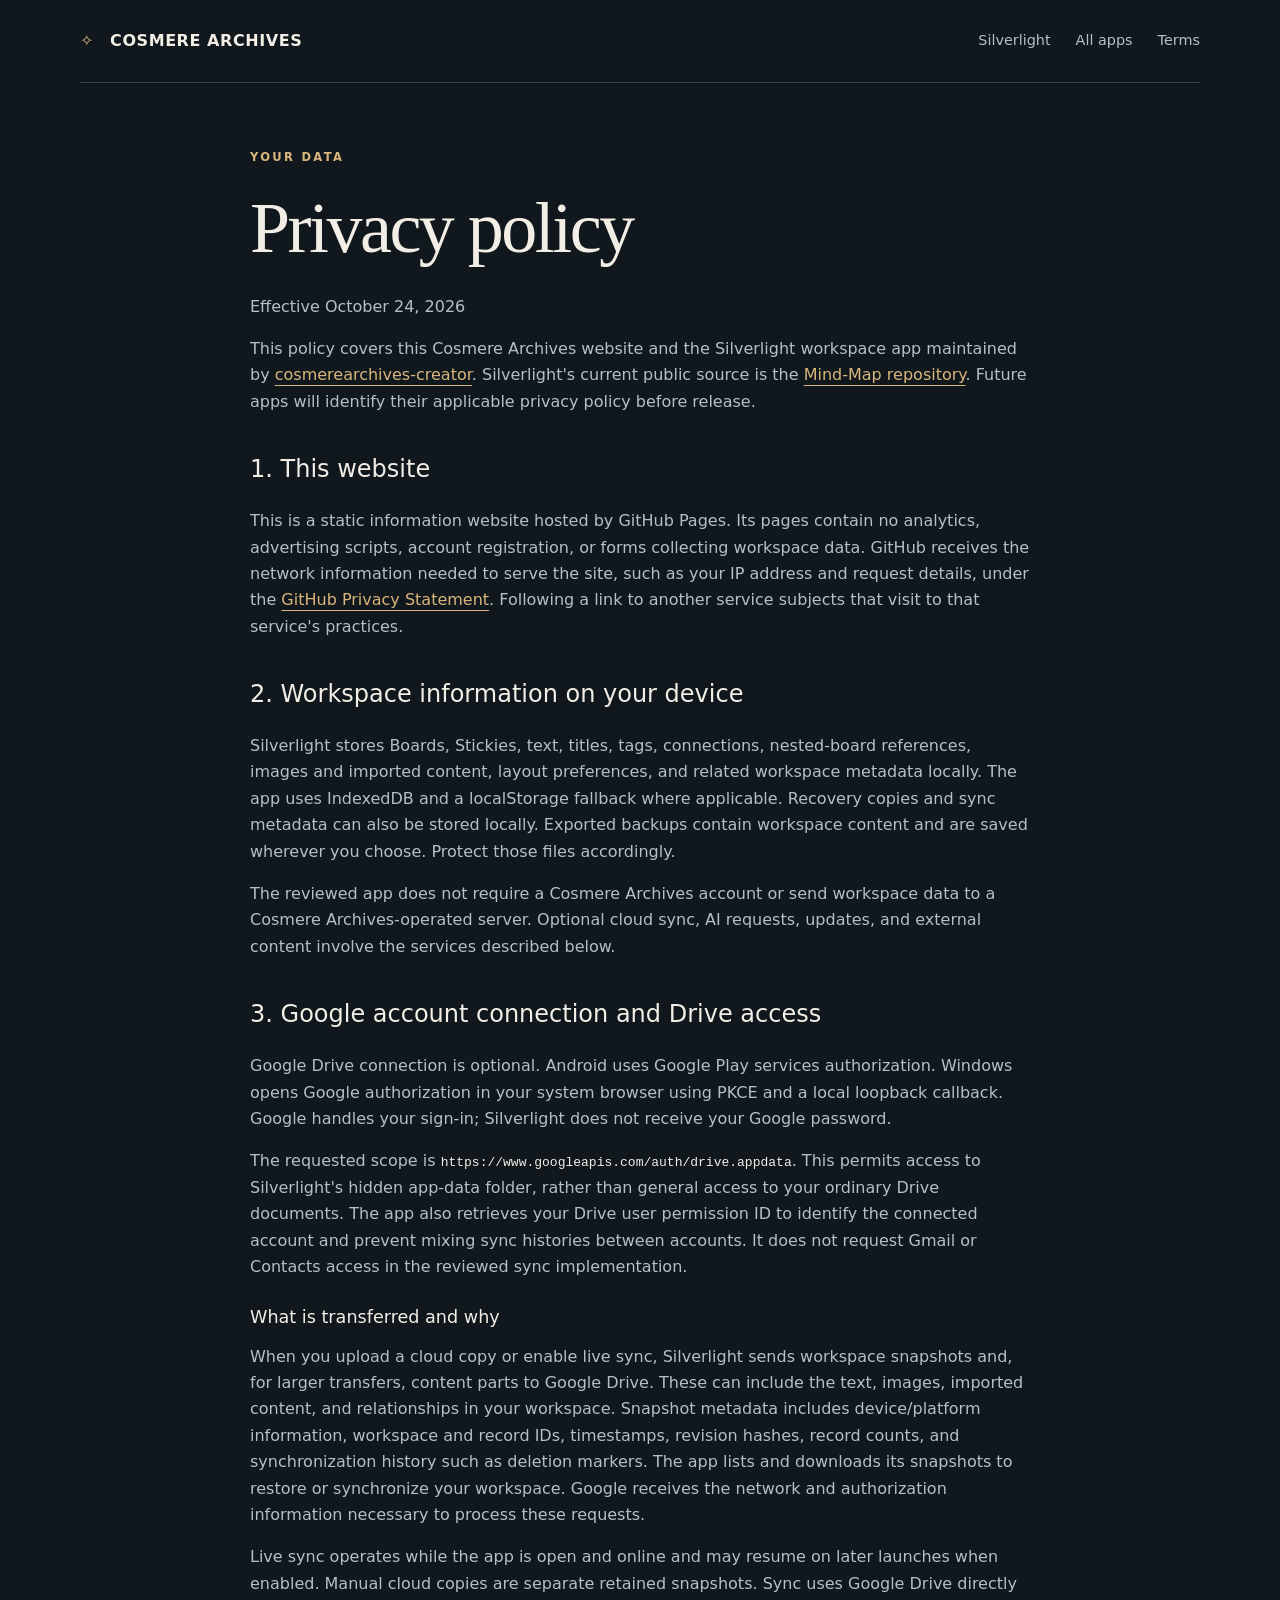
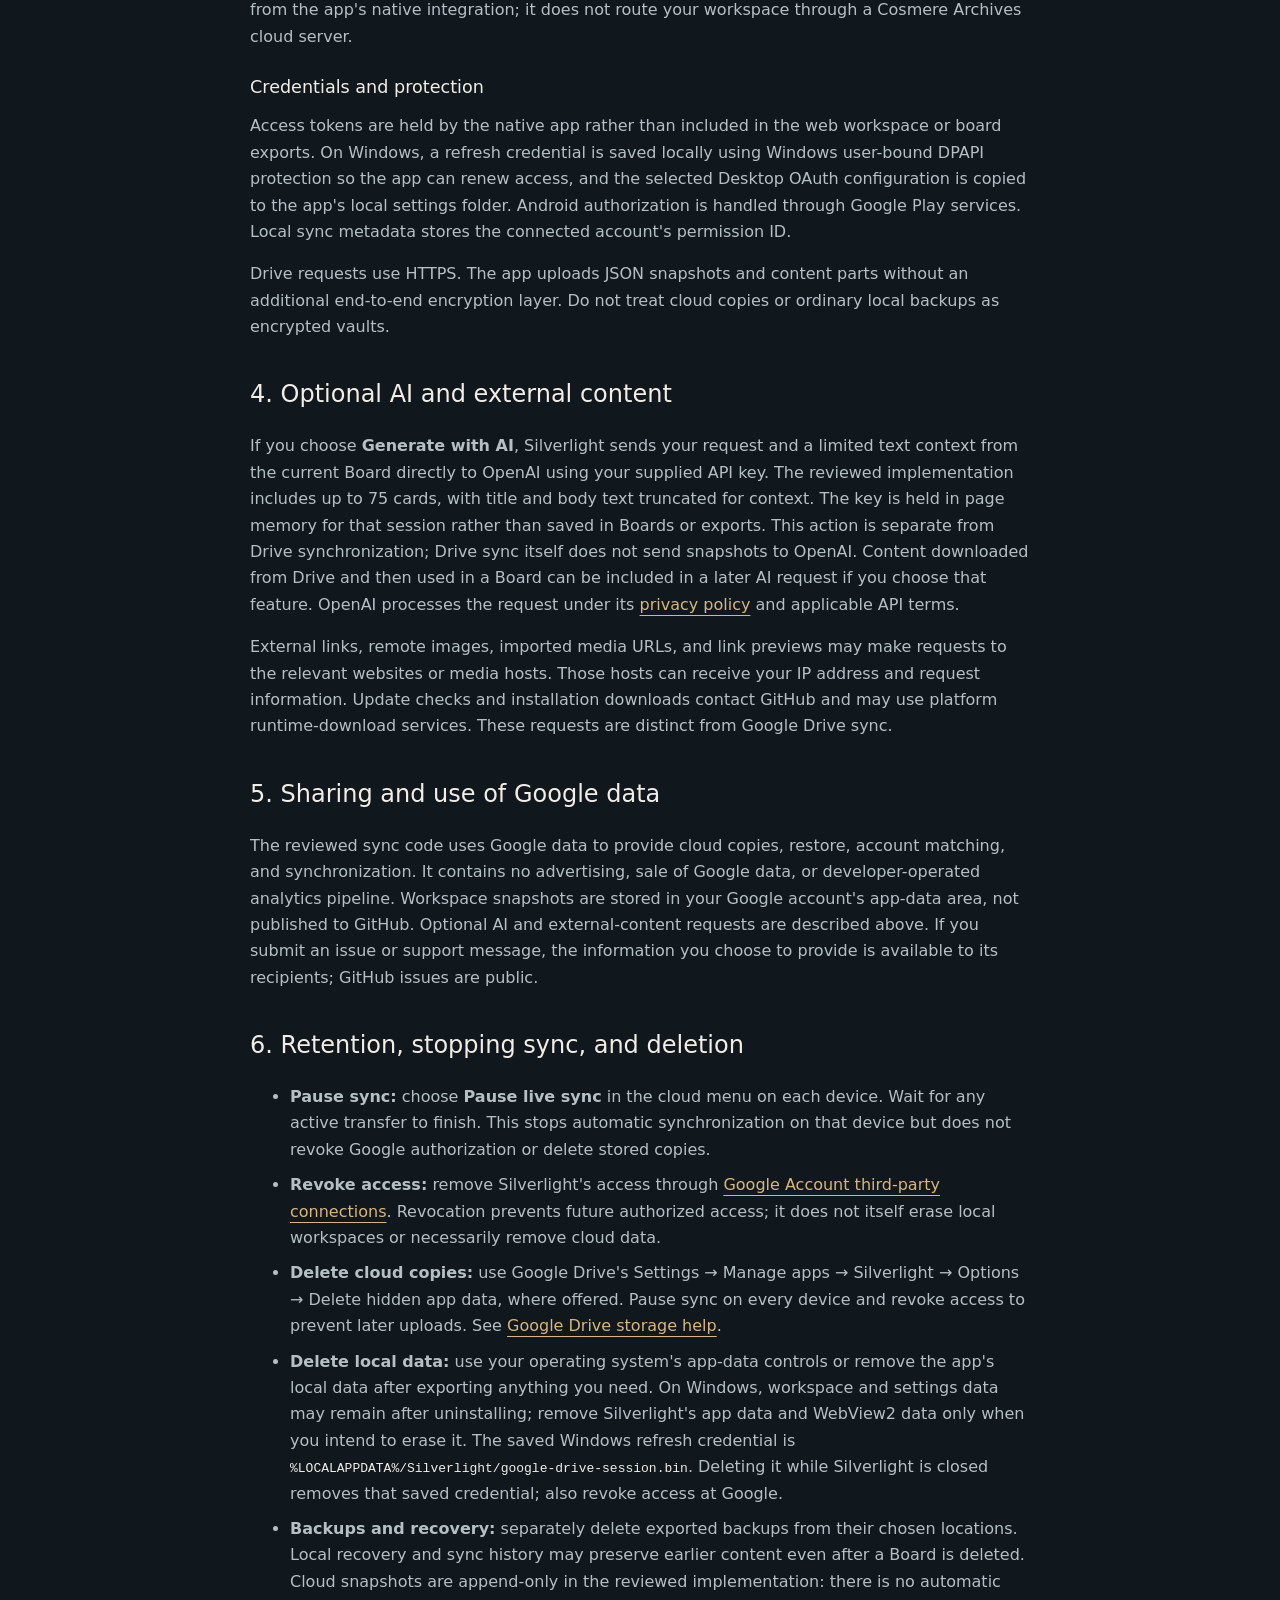
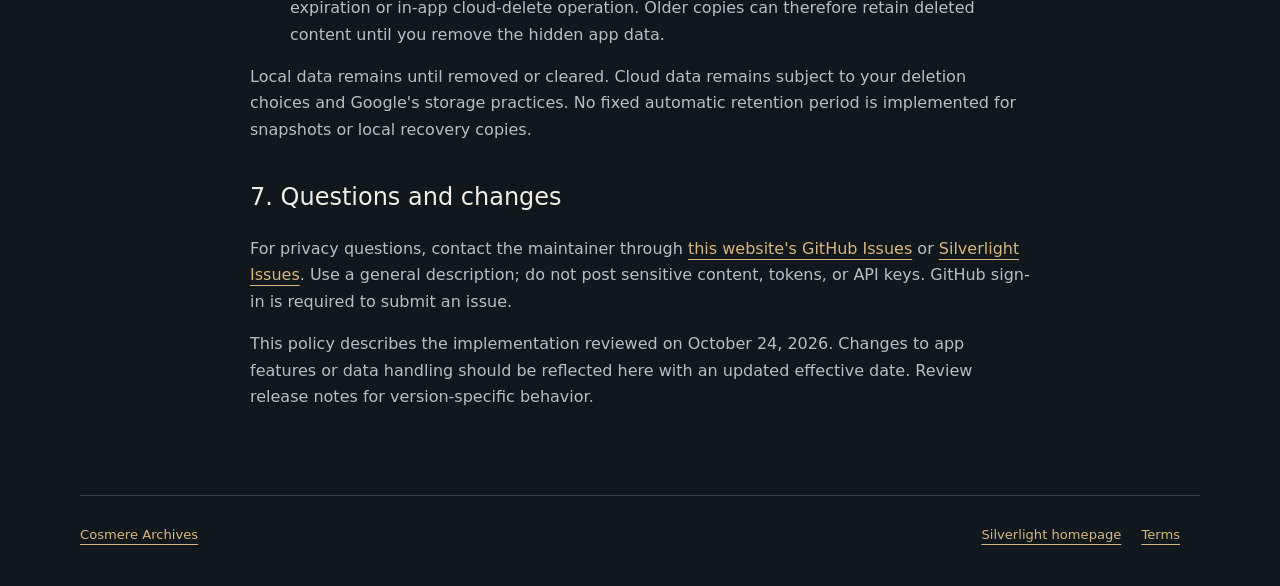
==== privacy/index.html @ da31858d "Publish Cosmere Archives hub and implementation-based Silverlight privacy policy" ====
<!doctype html><html lang="en"><head><meta charset="utf-8"><meta name="viewport" content="width=device-width,initial-scale=1"><meta name="description" content="Privacy policy for the Cosmere Archives website and Silverlight, including optional Google Drive sync."><title>Privacy policy — Cosmere Archives &amp; Silverlight</title><link rel="stylesheet" href="/styles.css"></head><body><a class="skip" href="#main">Skip to content</a><header><a class="brand" href="/"><span class="mark" aria-hidden="true">✧</span> COSMERE ARCHIVES</a><nav aria-label="Main navigation"><a href="/apps/silverlight/">Silverlight</a><a href="/#apps">All apps</a><a href="/terms/">Terms</a></nav></header><main id="main" class="article"><div class="eyebrow">Your data</div><h1>Privacy policy</h1><p>Effective October 24, 2026</p><p>This policy covers this Cosmere Archives website and the Silverlight workspace app maintained by <a href="https://github.com/cosmerearchives-creator">cosmerearchives-creator</a>. Silverlight's current public source is the <a href="https://github.com/cosmerearchives-creator/Mind-Map">Mind-Map repository</a>. Future apps will identify their applicable privacy policy before release.</p><h2>1. This website</h2><p>This is a static information website hosted by GitHub Pages. Its pages contain no analytics, advertising scripts, account registration, or forms collecting workspace data. GitHub receives the network information needed to serve the site, such as your IP address and request details, under the <a href="https://docs.github.com/en/site-policy/privacy-policies/github-general-privacy-statement">GitHub Privacy Statement</a>. Following a link to another service subjects that visit to that service's practices.</p><h2>2. Workspace information on your device</h2><p>Silverlight stores Boards, Stickies, text, titles, tags, connections, nested-board references, images and imported content, layout preferences, and related workspace metadata locally. The app uses IndexedDB and a localStorage fallback where applicable. Recovery copies and sync metadata can also be stored locally. Exported backups contain workspace content and are saved wherever you choose. Protect those files accordingly.</p><p>The reviewed app does not require a Cosmere Archives account or send workspace data to a Cosmere Archives-operated server. Optional cloud sync, AI requests, updates, and external content involve the services described below.</p><h2>3. Google account connection and Drive access</h2><p>Google Drive connection is optional. Android uses Google Play services authorization. Windows opens Google authorization in your system browser using PKCE and a local loopback callback. Google handles your sign-in; Silverlight does not receive your Google password.</p><p>The requested scope is <code>https://www.googleapis.com/auth/drive.appdata</code>. This permits access to Silverlight's hidden app-data folder, rather than general access to your ordinary Drive documents. The app also retrieves your Drive user permission ID to identify the connected account and prevent mixing sync histories between accounts. It does not request Gmail or Contacts access in the reviewed sync implementation.</p><h3>What is transferred and why</h3><p>When you upload a cloud copy or enable live sync, Silverlight sends workspace snapshots and, for larger transfers, content parts to Google Drive. These can include the text, images, imported content, and relationships in your workspace. Snapshot metadata includes device/platform information, workspace and record IDs, timestamps, revision hashes, record counts, and synchronization history such as deletion markers. The app lists and downloads its snapshots to restore or synchronize your workspace. Google receives the network and authorization information necessary to process these requests.</p><p>Live sync operates while the app is open and online and may resume on later launches when enabled. Manual cloud copies are separate retained snapshots. Sync uses Google Drive directly from the app's native integration; it does not route your workspace through a Cosmere Archives cloud server.</p><h3>Credentials and protection</h3><p>Access tokens are held by the native app rather than included in the web workspace or board exports. On Windows, a refresh credential is saved locally using Windows user-bound DPAPI protection so the app can renew access, and the selected Desktop OAuth configuration is copied to the app's local settings folder. Android authorization is handled through Google Play services. Local sync metadata stores the connected account's permission ID.</p><p>Drive requests use HTTPS. The app uploads JSON snapshots and content parts without an additional end-to-end encryption layer. Do not treat cloud copies or ordinary local backups as encrypted vaults.</p><h2>4. Optional AI and external content</h2><p>If you choose <strong>Generate with AI</strong>, Silverlight sends your request and a limited text context from the current Board directly to OpenAI using your supplied API key. The reviewed implementation includes up to 75 cards, with title and body text truncated for context. The key is held in page memory for that session rather than saved in Boards or exports. This action is separate from Drive synchronization; Drive sync itself does not send snapshots to OpenAI. Content downloaded from Drive and then used in a Board can be included in a later AI request if you choose that feature. OpenAI processes the request under its <a href="https://openai.com/policies/privacy-policy/">privacy policy</a> and applicable API terms.</p><p>External links, remote images, imported media URLs, and link previews may make requests to the relevant websites or media hosts. Those hosts can receive your IP address and request information. Update checks and installation downloads contact GitHub and may use platform runtime-download services. These requests are distinct from Google Drive sync.</p><h2>5. Sharing and use of Google data</h2><p>The reviewed sync code uses Google data to provide cloud copies, restore, account matching, and synchronization. It contains no advertising, sale of Google data, or developer-operated analytics pipeline. Workspace snapshots are stored in your Google account's app-data area, not published to GitHub. Optional AI and external-content requests are described above. If you submit an issue or support message, the information you choose to provide is available to its recipients; GitHub issues are public.</p><h2>6. Retention, stopping sync, and deletion</h2><ul><li><strong>Pause sync:</strong> choose <strong>Pause live sync</strong> in the cloud menu on each device. Wait for any active transfer to finish. This stops automatic synchronization on that device but does not revoke Google authorization or delete stored copies.</li><li><strong>Revoke access:</strong> remove Silverlight's access through <a href="https://myaccount.google.com/connections">Google Account third-party connections</a>. Revocation prevents future authorized access; it does not itself erase local workspaces or necessarily remove cloud data.</li><li><strong>Delete cloud copies:</strong> use Google Drive's Settings → Manage apps → Silverlight → Options → Delete hidden app data, where offered. Pause sync on every device and revoke access to prevent later uploads. See <a href="https://support.google.com/drive/answer/6374270">Google Drive storage help</a>.</li><li><strong>Delete local data:</strong> use your operating system's app-data controls or remove the app's local data after exporting anything you need. On Windows, workspace and settings data may remain after uninstalling; remove Silverlight's app data and WebView2 data only when you intend to erase it. The saved Windows refresh credential is <code>%LOCALAPPDATA%/Silverlight/google-drive-session.bin</code>. Deleting it while Silverlight is closed removes that saved credential; also revoke access at Google.</li><li><strong>Backups and recovery:</strong> separately delete exported backups from their chosen locations. Local recovery and sync history may preserve earlier content even after a Board is deleted. Cloud snapshots are append-only in the reviewed implementation: there is no automatic expiration or in-app cloud-delete operation. Older copies can therefore retain deleted content until you remove the hidden app data.</li></ul><p>Local data remains until removed or cleared. Cloud data remains subject to your deletion choices and Google's storage practices. No fixed automatic retention period is implemented for snapshots or local recovery copies.</p><h2>7. Questions and changes</h2><p>For privacy questions, contact the maintainer through <a href="https://github.com/cosmerearchives-creator/cosmerearchives-creator.github.io/issues">this website's GitHub Issues</a> or <a href="https://github.com/cosmerearchives-creator/Mind-Map/issues">Silverlight Issues</a>. Use a general description; do not post sensitive content, tokens, or API keys. GitHub sign-in is required to submit an issue.</p><p>This policy describes the implementation reviewed on October 24, 2026. Changes to app features or data handling should be reflected here with an updated effective date. Review release notes for version-specific behavior.</p></main><footer><a href="/">Cosmere Archives</a><div><a href="/apps/silverlight/">Silverlight homepage</a><a href="/terms/">Terms</a></div></footer></body></html>
---- styles.css ----
:root{color-scheme:dark;--bg:#10171d;--panel:#18232b;--text:#f2eee5;--muted:#b5c0c5;--gold:#d9b67b;--line:#34434c;font-family:system-ui,-apple-system,'Segoe UI',sans-serif}*{box-sizing:border-box}body{margin:0;background:var(--bg);color:var(--text);line-height:1.65}a{color:var(--gold);text-underline-offset:5px}a:hover{color:#fff}a:focus-visible{outline:3px solid var(--gold);outline-offset:5px}header,main,footer{width:min(1120px,calc(100% - 48px));margin:auto}header{display:flex;align-items:center;justify-content:space-between;gap:25px;padding:28px 0;border-bottom:1px solid var(--line)}.brand{color:var(--text);font-weight:700;text-decoration:none;letter-spacing:.035em}.mark{color:var(--gold);margin-right:10px}nav{display:flex;gap:25px;flex-wrap:wrap}nav a{font-size:.9rem;text-decoration:none;color:var(--muted)}.skip{position:absolute;top:-80px;background:var(--text);color:var(--bg);padding:10px;z-index:10}.skip:focus{top:5px}.hero{padding:90px 0 75px;display:grid;grid-template-columns:1.3fr 1fr;gap:65px;align-items:center}.eyebrow{text-transform:uppercase;letter-spacing:.2em;font-size:.72rem;font-weight:700;color:var(--gold)}h1,h2,h3{line-height:1.1;font-weight:500}h1{font-family:Georgia,serif;font-size:clamp(3rem,6.5vw,5.7rem);letter-spacing:-.035em;margin:22px 0 25px}h2{font-family:Georgia,serif;font-size:clamp(2rem,4vw,3rem);margin:12px 0 25px}h3{font-size:1.5rem;margin:12px 0}p{color:var(--muted)}.lead{font-size:1.15rem;max-width:620px}.actions{display:flex;gap:14px;flex-wrap:wrap;margin:28px 0}.button{display:inline-block;padding:12px 20px;border:1px solid var(--line);text-decoration:none;border-radius:4px;font-weight:600}.button.primary{background:var(--gold);color:#111b22;border-color:var(--gold)}.button:hover{border-color:var(--gold)}.atlas{height:340px;position:relative;display:grid;place-items:center;background:radial-gradient(ellipse,#263b43 0,transparent 68%)}.orbit{position:absolute;width:270px;height:270px;border:1px solid #d9b67b60;border-radius:50%;transform:rotate(-30deg) scaleX(.62)}.orbit.two{transform:rotate(30deg) scaleX(.62)}.orbit.three{transform:rotate(90deg) scaleX(.62)}.star{font-family:Georgia,serif;font-size:140px;color:var(--gold);line-height:1}.atlas:after{content:'IDEAS · CONNECTIONS · POSSIBILITIES';position:absolute;bottom:0;font-size:.62rem;letter-spacing:.2em;color:var(--muted)}section{scroll-margin-top:25px}.section-head{display:flex;justify-content:space-between;align-items:end;gap:25px;margin:20px 0}.section-head p{max-width:380px}.featured{padding:42px;background:var(--panel);border:1px solid var(--line);display:grid;grid-template-columns:1.3fr 1fr;gap:45px;border-radius:6px}.tag{font-size:.72rem;color:var(--gold);letter-spacing:.1em;text-transform:uppercase}.feature-list{list-style:none;margin:0;padding:0}.feature-list li{padding:15px 0;border-bottom:1px solid var(--line);color:var(--muted)}.feature-list strong{color:var(--text);display:block;font-weight:550}.grid{display:grid;grid-template-columns:repeat(2,1fr);gap:24px;margin:24px 0 70px}.placeholder{padding:28px;border:1px dashed var(--line);border-radius:6px}.placeholder h3{font-size:1.2rem}.note{font-size:.88rem}.about{border-top:1px solid var(--line);padding:45px 0 65px;max-width:760px}.article{max-width:780px;margin:65px auto 85px}.article h1{font-size:clamp(2.8rem,6vw,4.5rem)}.article h2{font:500 1.5rem system-ui;margin-top:40px}.article h3{font-size:1.1rem;margin-top:28px}.article li{color:var(--muted);margin:9px 0}.article code{overflow-wrap:anywhere;color:var(--text)}.callout{padding:20px 24px;border-left:3px solid var(--gold);background:var(--panel);margin:28px 0}.callout p{margin:0}footer{border-top:1px solid var(--line);padding:28px 0 40px;display:flex;justify-content:space-between;gap:25px;flex-wrap:wrap;font-size:.82rem;color:var(--muted)}footer a{margin-right:20px}@media(max-width:720px){header{align-items:start;flex-direction:column;gap:15px}.hero{grid-template-columns:1fr;padding:55px 0 40px;gap:10px}.atlas{height:260px}.orbit{width:210px;height:210px}.star{font-size:110px}.featured,.grid{grid-template-columns:1fr}.featured{padding:25px;gap:20px}.section-head{display:block}.article{margin-top:45px}header,main,footer{width:calc(100% - 36px)}nav{gap:20px}}
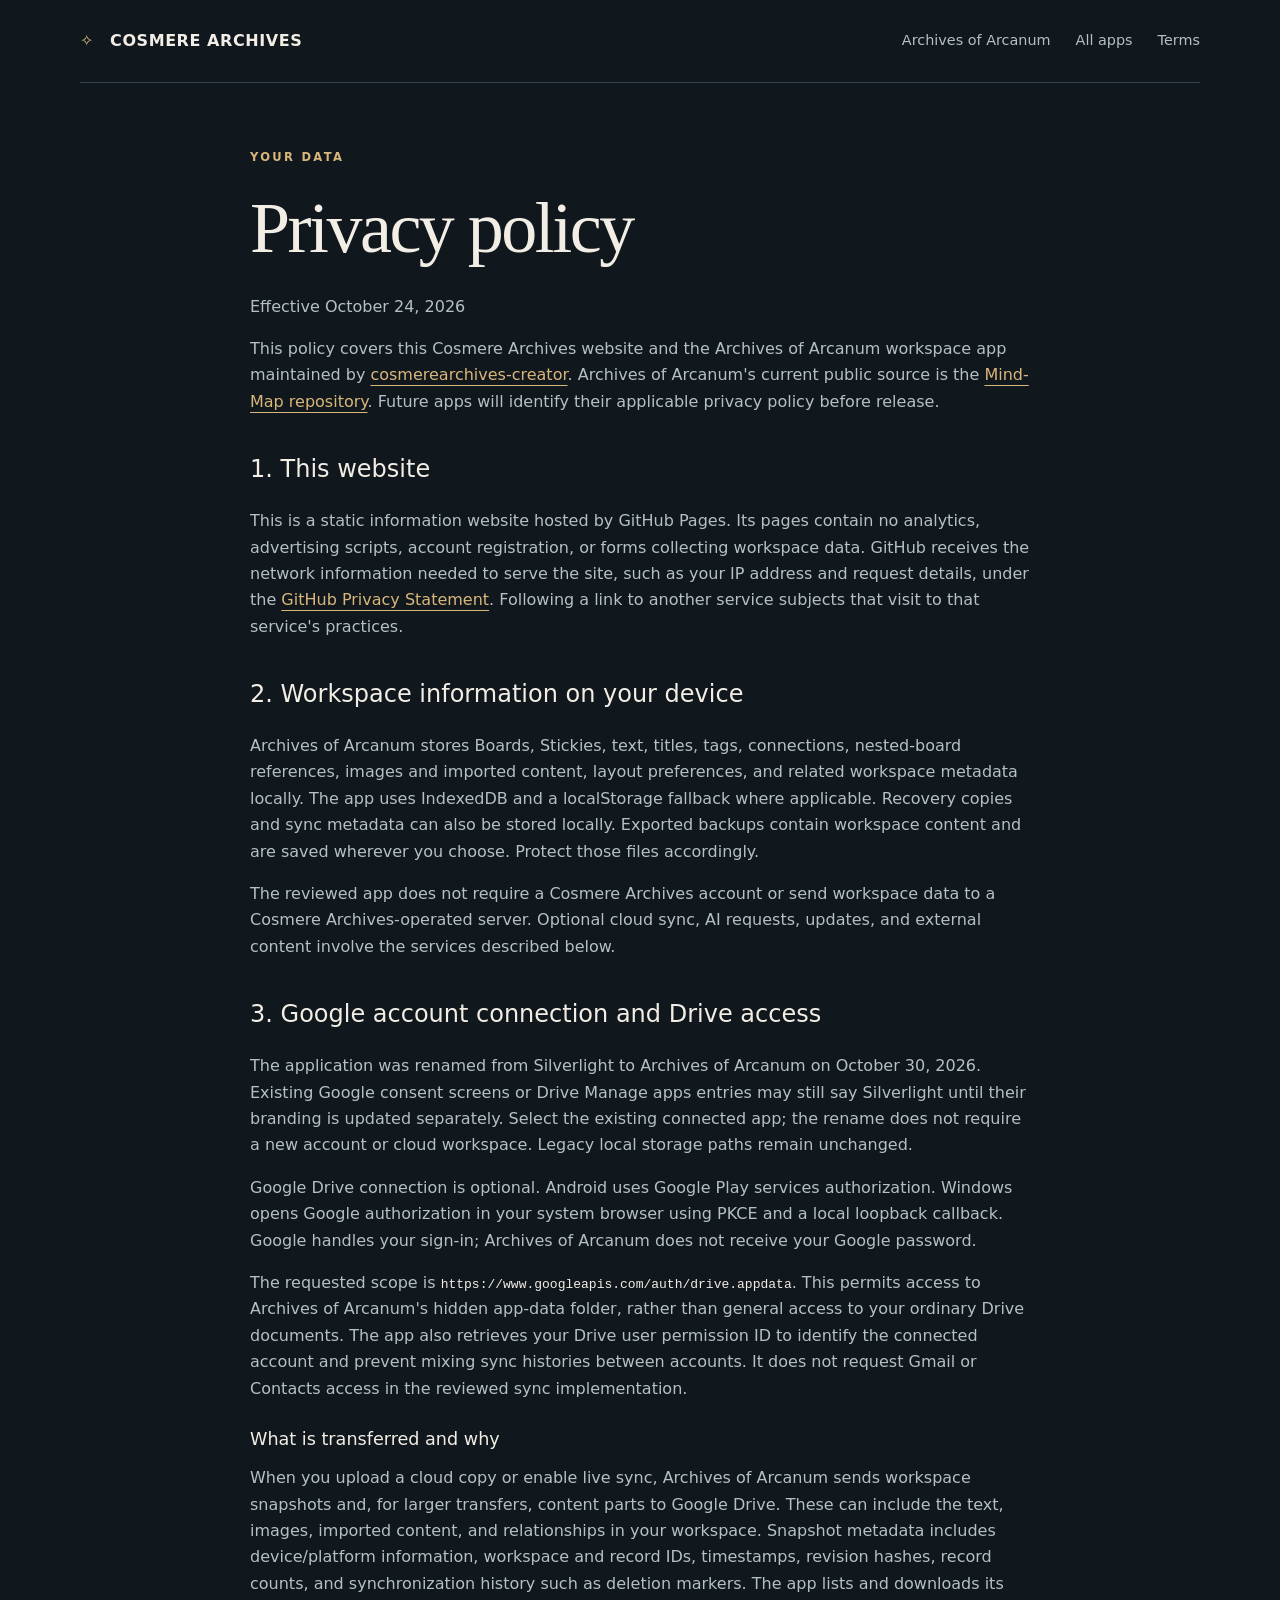
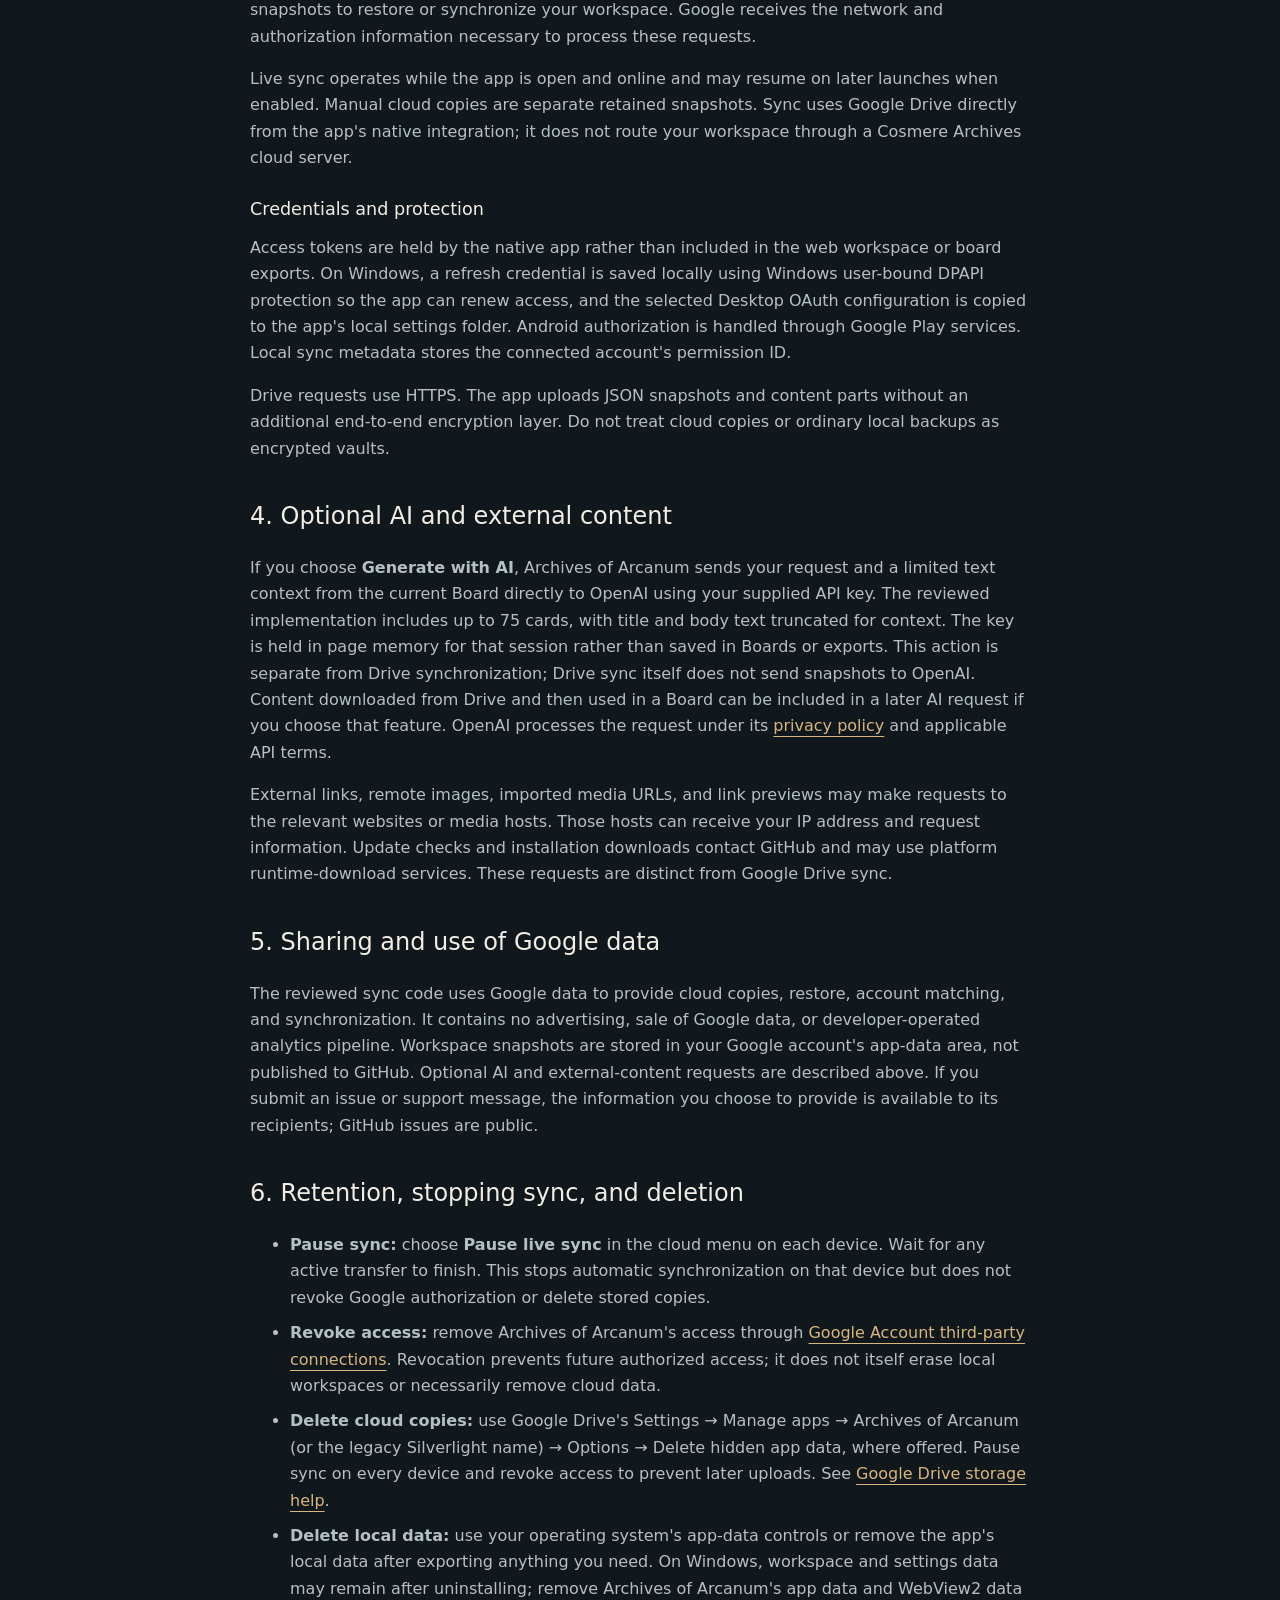
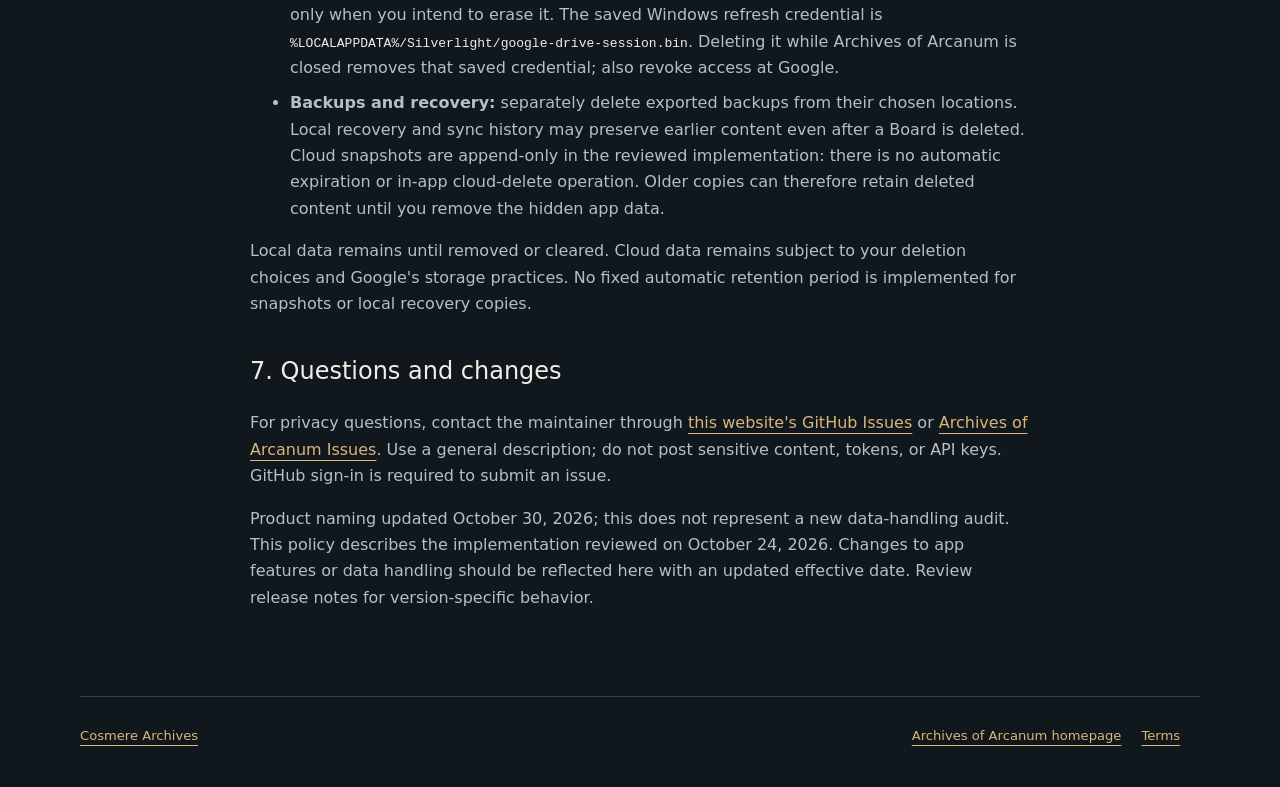
==== commit dc83c8fb: "Rename app website to Archives of Arcanum and preserve legacy URLs" ====
--- a/privacy/index.html
+++ b/privacy/index.html
@@ -1 +1 @@
-<!doctype html><html lang="en"><head><meta charset="utf-8"><meta name="viewport" content="width=device-width,initial-scale=1"><meta name="description" content="Privacy policy for the Cosmere Archives website and Silverlight, including optional Google Drive sync."><title>Privacy policy — Cosmere Archives &amp; Silverlight</title><link rel="stylesheet" href="/styles.css"></head><body><a class="skip" href="#main">Skip to content</a><header><a class="brand" href="/"><span class="mark" aria-hidden="true">✧</span> COSMERE ARCHIVES</a><nav aria-label="Main navigation"><a href="/apps/silverlight/">Silverlight</a><a href="/#apps">All apps</a><a href="/terms/">Terms</a></nav></header><main id="main" class="article"><div class="eyebrow">Your data</div><h1>Privacy policy</h1><p>Effective October 24, 2026</p><p>This policy covers this Cosmere Archives website and the Silverlight workspace app maintained by <a href="https://github.com/cosmerearchives-creator">cosmerearchives-creator</a>. Silverlight's current public source is the <a href="https://github.com/cosmerearchives-creator/Mind-Map">Mind-Map repository</a>. Future apps will identify their applicable privacy policy before release.</p><h2>1. This website</h2><p>This is a static information website hosted by GitHub Pages. Its pages contain no analytics, advertising scripts, account registration, or forms collecting workspace data. GitHub receives the network information needed to serve the site, such as your IP address and request details, under the <a href="https://docs.github.com/en/site-policy/privacy-policies/github-general-privacy-statement">GitHub Privacy Statement</a>. Following a link to another service subjects that visit to that service's practices.</p><h2>2. Workspace information on your device</h2><p>Silverlight stores Boards, Stickies, text, titles, tags, connections, nested-board references, images and imported content, layout preferences, and related workspace metadata locally. The app uses IndexedDB and a localStorage fallback where applicable. Recovery copies and sync metadata can also be stored locally. Exported backups contain workspace content and are saved wherever you choose. Protect those files accordingly.</p><p>The reviewed app does not require a Cosmere Archives account or send workspace data to a Cosmere Archives-operated server. Optional cloud sync, AI requests, updates, and external content involve the services described below.</p><h2>3. Google account connection and Drive access</h2><p>Google Drive connection is optional. Android uses Google Play services authorization. Windows opens Google authorization in your system browser using PKCE and a local loopback callback. Google handles your sign-in; Silverlight does not receive your Google password.</p><p>The requested scope is <code>https://www.googleapis.com/auth/drive.appdata</code>. This permits access to Silverlight's hidden app-data folder, rather than general access to your ordinary Drive documents. The app also retrieves your Drive user permission ID to identify the connected account and prevent mixing sync histories between accounts. It does not request Gmail or Contacts access in the reviewed sync implementation.</p><h3>What is transferred and why</h3><p>When you upload a cloud copy or enable live sync, Silverlight sends workspace snapshots and, for larger transfers, content parts to Google Drive. These can include the text, images, imported content, and relationships in your workspace. Snapshot metadata includes device/platform information, workspace and record IDs, timestamps, revision hashes, record counts, and synchronization history such as deletion markers. The app lists and downloads its snapshots to restore or synchronize your workspace. Google receives the network and authorization information necessary to process these requests.</p><p>Live sync operates while the app is open and online and may resume on later launches when enabled. Manual cloud copies are separate retained snapshots. Sync uses Google Drive directly from the app's native integration; it does not route your workspace through a Cosmere Archives cloud server.</p><h3>Credentials and protection</h3><p>Access tokens are held by the native app rather than included in the web workspace or board exports. On Windows, a refresh credential is saved locally using Windows user-bound DPAPI protection so the app can renew access, and the selected Desktop OAuth configuration is copied to the app's local settings folder. Android authorization is handled through Google Play services. Local sync metadata stores the connected account's permission ID.</p><p>Drive requests use HTTPS. The app uploads JSON snapshots and content parts without an additional end-to-end encryption layer. Do not treat cloud copies or ordinary local backups as encrypted vaults.</p><h2>4. Optional AI and external content</h2><p>If you choose <strong>Generate with AI</strong>, Silverlight sends your request and a limited text context from the current Board directly to OpenAI using your supplied API key. The reviewed implementation includes up to 75 cards, with title and body text truncated for context. The key is held in page memory for that session rather than saved in Boards or exports. This action is separate from Drive synchronization; Drive sync itself does not send snapshots to OpenAI. Content downloaded from Drive and then used in a Board can be included in a later AI request if you choose that feature. OpenAI processes the request under its <a href="https://openai.com/policies/privacy-policy/">privacy policy</a> and applicable API terms.</p><p>External links, remote images, imported media URLs, and link previews may make requests to the relevant websites or media hosts. Those hosts can receive your IP address and request information. Update checks and installation downloads contact GitHub and may use platform runtime-download services. These requests are distinct from Google Drive sync.</p><h2>5. Sharing and use of Google data</h2><p>The reviewed sync code uses Google data to provide cloud copies, restore, account matching, and synchronization. It contains no advertising, sale of Google data, or developer-operated analytics pipeline. Workspace snapshots are stored in your Google account's app-data area, not published to GitHub. Optional AI and external-content requests are described above. If you submit an issue or support message, the information you choose to provide is available to its recipients; GitHub issues are public.</p><h2>6. Retention, stopping sync, and deletion</h2><ul><li><strong>Pause sync:</strong> choose <strong>Pause live sync</strong> in the cloud menu on each device. Wait for any active transfer to finish. This stops automatic synchronization on that device but does not revoke Google authorization or delete stored copies.</li><li><strong>Revoke access:</strong> remove Silverlight's access through <a href="https://myaccount.google.com/connections">Google Account third-party connections</a>. Revocation prevents future authorized access; it does not itself erase local workspaces or necessarily remove cloud data.</li><li><strong>Delete cloud copies:</strong> use Google Drive's Settings → Manage apps → Silverlight → Options → Delete hidden app data, where offered. Pause sync on every device and revoke access to prevent later uploads. See <a href="https://support.google.com/drive/answer/6374270">Google Drive storage help</a>.</li><li><strong>Delete local data:</strong> use your operating system's app-data controls or remove the app's local data after exporting anything you need. On Windows, workspace and settings data may remain after uninstalling; remove Silverlight's app data and WebView2 data only when you intend to erase it. The saved Windows refresh credential is <code>%LOCALAPPDATA%/Silverlight/google-drive-session.bin</code>. Deleting it while Silverlight is closed removes that saved credential; also revoke access at Google.</li><li><strong>Backups and recovery:</strong> separately delete exported backups from their chosen locations. Local recovery and sync history may preserve earlier content even after a Board is deleted. Cloud snapshots are append-only in the reviewed implementation: there is no automatic expiration or in-app cloud-delete operation. Older copies can therefore retain deleted content until you remove the hidden app data.</li></ul><p>Local data remains until removed or cleared. Cloud data remains subject to your deletion choices and Google's storage practices. No fixed automatic retention period is implemented for snapshots or local recovery copies.</p><h2>7. Questions and changes</h2><p>For privacy questions, contact the maintainer through <a href="https://github.com/cosmerearchives-creator/cosmerearchives-creator.github.io/issues">this website's GitHub Issues</a> or <a href="https://github.com/cosmerearchives-creator/Mind-Map/issues">Silverlight Issues</a>. Use a general description; do not post sensitive content, tokens, or API keys. GitHub sign-in is required to submit an issue.</p><p>This policy describes the implementation reviewed on October 24, 2026. Changes to app features or data handling should be reflected here with an updated effective date. Review release notes for version-specific behavior.</p></main><footer><a href="/">Cosmere Archives</a><div><a href="/apps/silverlight/">Silverlight homepage</a><a href="/terms/">Terms</a></div></footer></body></html>
+<!doctype html><html lang="en"><head><meta charset="utf-8"><meta name="viewport" content="width=device-width,initial-scale=1"><meta name="description" content="Privacy policy for the Cosmere Archives website and Archives of Arcanum, including optional Google Drive sync."><title>Privacy policy — Cosmere Archives &amp; Archives of Arcanum</title><link rel="stylesheet" href="/styles.css"></head><body><a class="skip" href="#main">Skip to content</a><header><a class="brand" href="/"><span class="mark" aria-hidden="true">✧</span> COSMERE ARCHIVES</a><nav aria-label="Main navigation"><a href="/apps/archives-of-arcanum/">Archives of Arcanum</a><a href="/#apps">All apps</a><a href="/terms/">Terms</a></nav></header><main id="main" class="article"><div class="eyebrow">Your data</div><h1>Privacy policy</h1><p>Effective October 24, 2026</p><p>This policy covers this Cosmere Archives website and the Archives of Arcanum workspace app maintained by <a href="https://github.com/cosmerearchives-creator">cosmerearchives-creator</a>. Archives of Arcanum's current public source is the <a href="https://github.com/cosmerearchives-creator/Mind-Map">Mind-Map repository</a>. Future apps will identify their applicable privacy policy before release.</p><h2>1. This website</h2><p>This is a static information website hosted by GitHub Pages. Its pages contain no analytics, advertising scripts, account registration, or forms collecting workspace data. GitHub receives the network information needed to serve the site, such as your IP address and request details, under the <a href="https://docs.github.com/en/site-policy/privacy-policies/github-general-privacy-statement">GitHub Privacy Statement</a>. Following a link to another service subjects that visit to that service's practices.</p><h2>2. Workspace information on your device</h2><p>Archives of Arcanum stores Boards, Stickies, text, titles, tags, connections, nested-board references, images and imported content, layout preferences, and related workspace metadata locally. The app uses IndexedDB and a localStorage fallback where applicable. Recovery copies and sync metadata can also be stored locally. Exported backups contain workspace content and are saved wherever you choose. Protect those files accordingly.</p><p>The reviewed app does not require a Cosmere Archives account or send workspace data to a Cosmere Archives-operated server. Optional cloud sync, AI requests, updates, and external content involve the services described below.</p><h2>3. Google account connection and Drive access</h2><p>The application was renamed from Silverlight to Archives of Arcanum on October 30, 2026. Existing Google consent screens or Drive Manage apps entries may still say Silverlight until their branding is updated separately. Select the existing connected app; the rename does not require a new account or cloud workspace. Legacy local storage paths remain unchanged.</p><p>Google Drive connection is optional. Android uses Google Play services authorization. Windows opens Google authorization in your system browser using PKCE and a local loopback callback. Google handles your sign-in; Archives of Arcanum does not receive your Google password.</p><p>The requested scope is <code>https://www.googleapis.com/auth/drive.appdata</code>. This permits access to Archives of Arcanum's hidden app-data folder, rather than general access to your ordinary Drive documents. The app also retrieves your Drive user permission ID to identify the connected account and prevent mixing sync histories between accounts. It does not request Gmail or Contacts access in the reviewed sync implementation.</p><h3>What is transferred and why</h3><p>When you upload a cloud copy or enable live sync, Archives of Arcanum sends workspace snapshots and, for larger transfers, content parts to Google Drive. These can include the text, images, imported content, and relationships in your workspace. Snapshot metadata includes device/platform information, workspace and record IDs, timestamps, revision hashes, record counts, and synchronization history such as deletion markers. The app lists and downloads its snapshots to restore or synchronize your workspace. Google receives the network and authorization information necessary to process these requests.</p><p>Live sync operates while the app is open and online and may resume on later launches when enabled. Manual cloud copies are separate retained snapshots. Sync uses Google Drive directly from the app's native integration; it does not route your workspace through a Cosmere Archives cloud server.</p><h3>Credentials and protection</h3><p>Access tokens are held by the native app rather than included in the web workspace or board exports. On Windows, a refresh credential is saved locally using Windows user-bound DPAPI protection so the app can renew access, and the selected Desktop OAuth configuration is copied to the app's local settings folder. Android authorization is handled through Google Play services. Local sync metadata stores the connected account's permission ID.</p><p>Drive requests use HTTPS. The app uploads JSON snapshots and content parts without an additional end-to-end encryption layer. Do not treat cloud copies or ordinary local backups as encrypted vaults.</p><h2>4. Optional AI and external content</h2><p>If you choose <strong>Generate with AI</strong>, Archives of Arcanum sends your request and a limited text context from the current Board directly to OpenAI using your supplied API key. The reviewed implementation includes up to 75 cards, with title and body text truncated for context. The key is held in page memory for that session rather than saved in Boards or exports. This action is separate from Drive synchronization; Drive sync itself does not send snapshots to OpenAI. Content downloaded from Drive and then used in a Board can be included in a later AI request if you choose that feature. OpenAI processes the request under its <a href="https://openai.com/policies/privacy-policy/">privacy policy</a> and applicable API terms.</p><p>External links, remote images, imported media URLs, and link previews may make requests to the relevant websites or media hosts. Those hosts can receive your IP address and request information. Update checks and installation downloads contact GitHub and may use platform runtime-download services. These requests are distinct from Google Drive sync.</p><h2>5. Sharing and use of Google data</h2><p>The reviewed sync code uses Google data to provide cloud copies, restore, account matching, and synchronization. It contains no advertising, sale of Google data, or developer-operated analytics pipeline. Workspace snapshots are stored in your Google account's app-data area, not published to GitHub. Optional AI and external-content requests are described above. If you submit an issue or support message, the information you choose to provide is available to its recipients; GitHub issues are public.</p><h2>6. Retention, stopping sync, and deletion</h2><ul><li><strong>Pause sync:</strong> choose <strong>Pause live sync</strong> in the cloud menu on each device. Wait for any active transfer to finish. This stops automatic synchronization on that device but does not revoke Google authorization or delete stored copies.</li><li><strong>Revoke access:</strong> remove Archives of Arcanum's access through <a href="https://myaccount.google.com/connections">Google Account third-party connections</a>. Revocation prevents future authorized access; it does not itself erase local workspaces or necessarily remove cloud data.</li><li><strong>Delete cloud copies:</strong> use Google Drive's Settings → Manage apps → Archives of Arcanum (or the legacy Silverlight name) → Options → Delete hidden app data, where offered. Pause sync on every device and revoke access to prevent later uploads. See <a href="https://support.google.com/drive/answer/6374270">Google Drive storage help</a>.</li><li><strong>Delete local data:</strong> use your operating system's app-data controls or remove the app's local data after exporting anything you need. On Windows, workspace and settings data may remain after uninstalling; remove Archives of Arcanum's app data and WebView2 data only when you intend to erase it. The saved Windows refresh credential is <code>%LOCALAPPDATA%/Silverlight/google-drive-session.bin</code>. Deleting it while Archives of Arcanum is closed removes that saved credential; also revoke access at Google.</li><li><strong>Backups and recovery:</strong> separately delete exported backups from their chosen locations. Local recovery and sync history may preserve earlier content even after a Board is deleted. Cloud snapshots are append-only in the reviewed implementation: there is no automatic expiration or in-app cloud-delete operation. Older copies can therefore retain deleted content until you remove the hidden app data.</li></ul><p>Local data remains until removed or cleared. Cloud data remains subject to your deletion choices and Google's storage practices. No fixed automatic retention period is implemented for snapshots or local recovery copies.</p><h2>7. Questions and changes</h2><p>For privacy questions, contact the maintainer through <a href="https://github.com/cosmerearchives-creator/cosmerearchives-creator.github.io/issues">this website's GitHub Issues</a> or <a href="https://github.com/cosmerearchives-creator/Mind-Map/issues">Archives of Arcanum Issues</a>. Use a general description; do not post sensitive content, tokens, or API keys. GitHub sign-in is required to submit an issue.</p><p>Product naming updated October 30, 2026; this does not represent a new data-handling audit. This policy describes the implementation reviewed on October 24, 2026. Changes to app features or data handling should be reflected here with an updated effective date. Review release notes for version-specific behavior.</p></main><footer><a href="/">Cosmere Archives</a><div><a href="/apps/archives-of-arcanum/">Archives of Arcanum homepage</a><a href="/terms/">Terms</a></div></footer></body></html>
